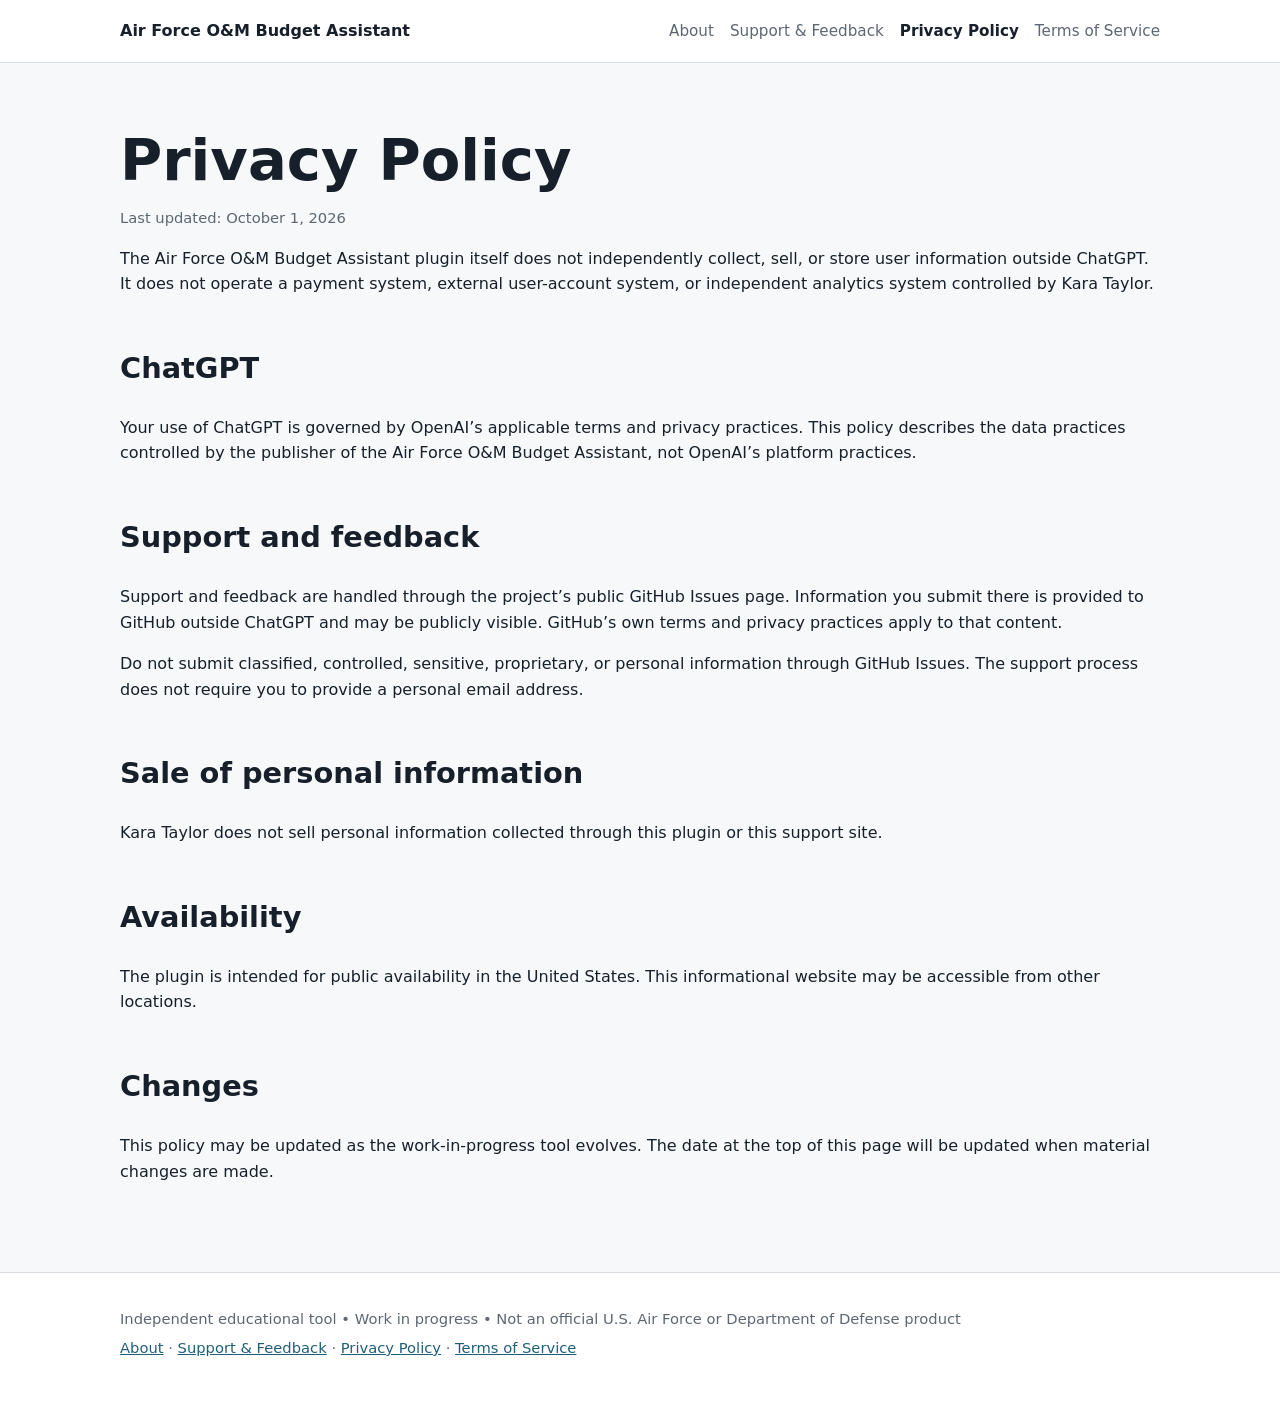
==== privacy.html @ 5044eede "Add files via upload" ====
<!doctype html>
<html lang="en">
<head>
  <meta charset="utf-8">
  <meta name="viewport" content="width=device-width, initial-scale=1">
  <title>Privacy Policy | Air Force O&M Budget Assistant</title>
  <meta name="description" content="Privacy Policy for the Air Force O&M Budget Assistant ChatGPT plugin.">
  <link rel="stylesheet" href="styles.css">
</head>
<body>

<header class="site-header">
  <div class="wrap">
    <a class="brand" href="index.html">Air Force O&amp;M Budget Assistant</a>
    <nav>
      <a href="index.html">About</a>
      <a href="support.html">Support &amp; Feedback</a>
      <a href="privacy.html" aria-current="page">Privacy Policy</a>
      <a href="terms.html">Terms of Service</a>
    </nav>
  </div>
</header>

<main class="wrap">
  <h1>Privacy Policy</h1>
  <p class="small">Last updated: October 1, 2026</p>

  <p>The Air Force O&amp;M Budget Assistant plugin itself does not independently collect, sell, or store user information outside ChatGPT. It does not operate a payment system, external user-account system, or independent analytics system controlled by Kara Taylor.</p>

  <h2>ChatGPT</h2>
  <p>Your use of ChatGPT is governed by OpenAI’s applicable terms and privacy practices. This policy describes the data practices controlled by the publisher of the Air Force O&amp;M Budget Assistant, not OpenAI’s platform practices.</p>

  <h2>Support and feedback</h2>
  <p>Support and feedback are handled through the project’s public GitHub Issues page. Information you submit there is provided to GitHub outside ChatGPT and may be publicly visible. GitHub’s own terms and privacy practices apply to that content.</p>
  <p>Do not submit classified, controlled, sensitive, proprietary, or personal information through GitHub Issues. The support process does not require you to provide a personal email address.</p>

  <h2>Sale of personal information</h2>
  <p>Kara Taylor does not sell personal information collected through this plugin or this support site.</p>

  <h2>Availability</h2>
  <p>The plugin is intended for public availability in the United States. This informational website may be accessible from other locations.</p>

  <h2>Changes</h2>
  <p>This policy may be updated as the work-in-progress tool evolves. The date at the top of this page will be updated when material changes are made.</p>
</main>

<footer>
  <div class="wrap">
    <p>Independent educational tool • Work in progress • Not an official U.S. Air Force or Department of Defense product</p>
    <p><a href="index.html">About</a> · <a href="support.html">Support &amp; Feedback</a> · <a href="privacy.html">Privacy Policy</a> · <a href="terms.html">Terms of Service</a></p>
  </div>
</footer>

</body>
</html>
---- styles.css ----
:root{
  --bg:#f7f8fa;
  --panel:#ffffff;
  --text:#17202a;
  --muted:#5d6773;
  --line:#d9dee5;
  --accent:#1f5f7a;
  --accent-dark:#16465a;
  --notice:#eef6f9;
}
*{box-sizing:border-box}
html{scroll-behavior:smooth}
body{
  margin:0;
  font-family:system-ui,-apple-system,BlinkMacSystemFont,"Segoe UI",sans-serif;
  background:var(--bg);
  color:var(--text);
  line-height:1.6;
}
a{color:var(--accent)}
a:hover{color:var(--accent-dark)}
.wrap{width:min(1040px,calc(100% - 32px));margin:0 auto}
.site-header{
  background:#fff;
  border-bottom:1px solid var(--line);
  position:sticky;
  top:0;
  z-index:10;
}
.site-header .wrap{
  display:flex;
  gap:24px;
  align-items:center;
  justify-content:space-between;
  padding:18px 0;
}
.brand{
  font-weight:750;
  text-decoration:none;
  color:var(--text);
}
nav{display:flex;gap:16px;flex-wrap:wrap}
nav a{text-decoration:none;color:var(--muted);font-size:.95rem}
nav a[aria-current="page"]{color:var(--text);font-weight:700}
main{padding:54px 0 72px}
.hero{padding:10px 0 28px}
.eyebrow{
  text-transform:uppercase;
  letter-spacing:.08em;
  font-size:.78rem;
  color:var(--accent);
  font-weight:750;
}
h1{font-size:clamp(2.1rem,5vw,3.6rem);line-height:1.05;margin:.25em 0}
h2{margin-top:48px;font-size:1.8rem}
h3{margin:.35rem 0 .7rem}
.lede{font-size:1.18rem;max-width:780px;color:var(--muted)}
.notice{
  margin-top:28px;
  padding:18px 20px;
  background:var(--notice);
  border-left:4px solid var(--accent);
}
.framework-grid{
  display:grid;
  grid-template-columns:repeat(2,minmax(0,1fr));
  gap:18px;
  margin-top:24px;
}
.card{
  background:var(--panel);
  border:1px solid var(--line);
  border-radius:12px;
  padding:22px;
}
.num{
  font-family:ui-monospace,SFMono-Regular,Menlo,Consolas,monospace;
  color:var(--muted);
  font-size:.85rem;
}
.source-note{
  background:#fff;
  border:1px solid var(--line);
  border-radius:12px;
  padding:0 24px 22px;
  margin-top:34px;
}
.button{
  display:inline-block;
  padding:11px 16px;
  border-radius:8px;
  background:var(--accent);
  color:#fff;
  text-decoration:none;
  font-weight:700;
}
.button:hover{background:var(--accent-dark);color:#fff}
.small{font-size:.92rem;color:var(--muted)}
footer{
  background:#fff;
  border-top:1px solid var(--line);
  padding:28px 0 36px;
  color:var(--muted);
  font-size:.92rem;
}
footer p{margin:.35rem 0}
@media(max-width:720px){
  .site-header .wrap{align-items:flex-start;flex-direction:column;gap:10px}
  nav{gap:10px 14px}
  .framework-grid{grid-template-columns:1fr}
  main{padding-top:34px}
}
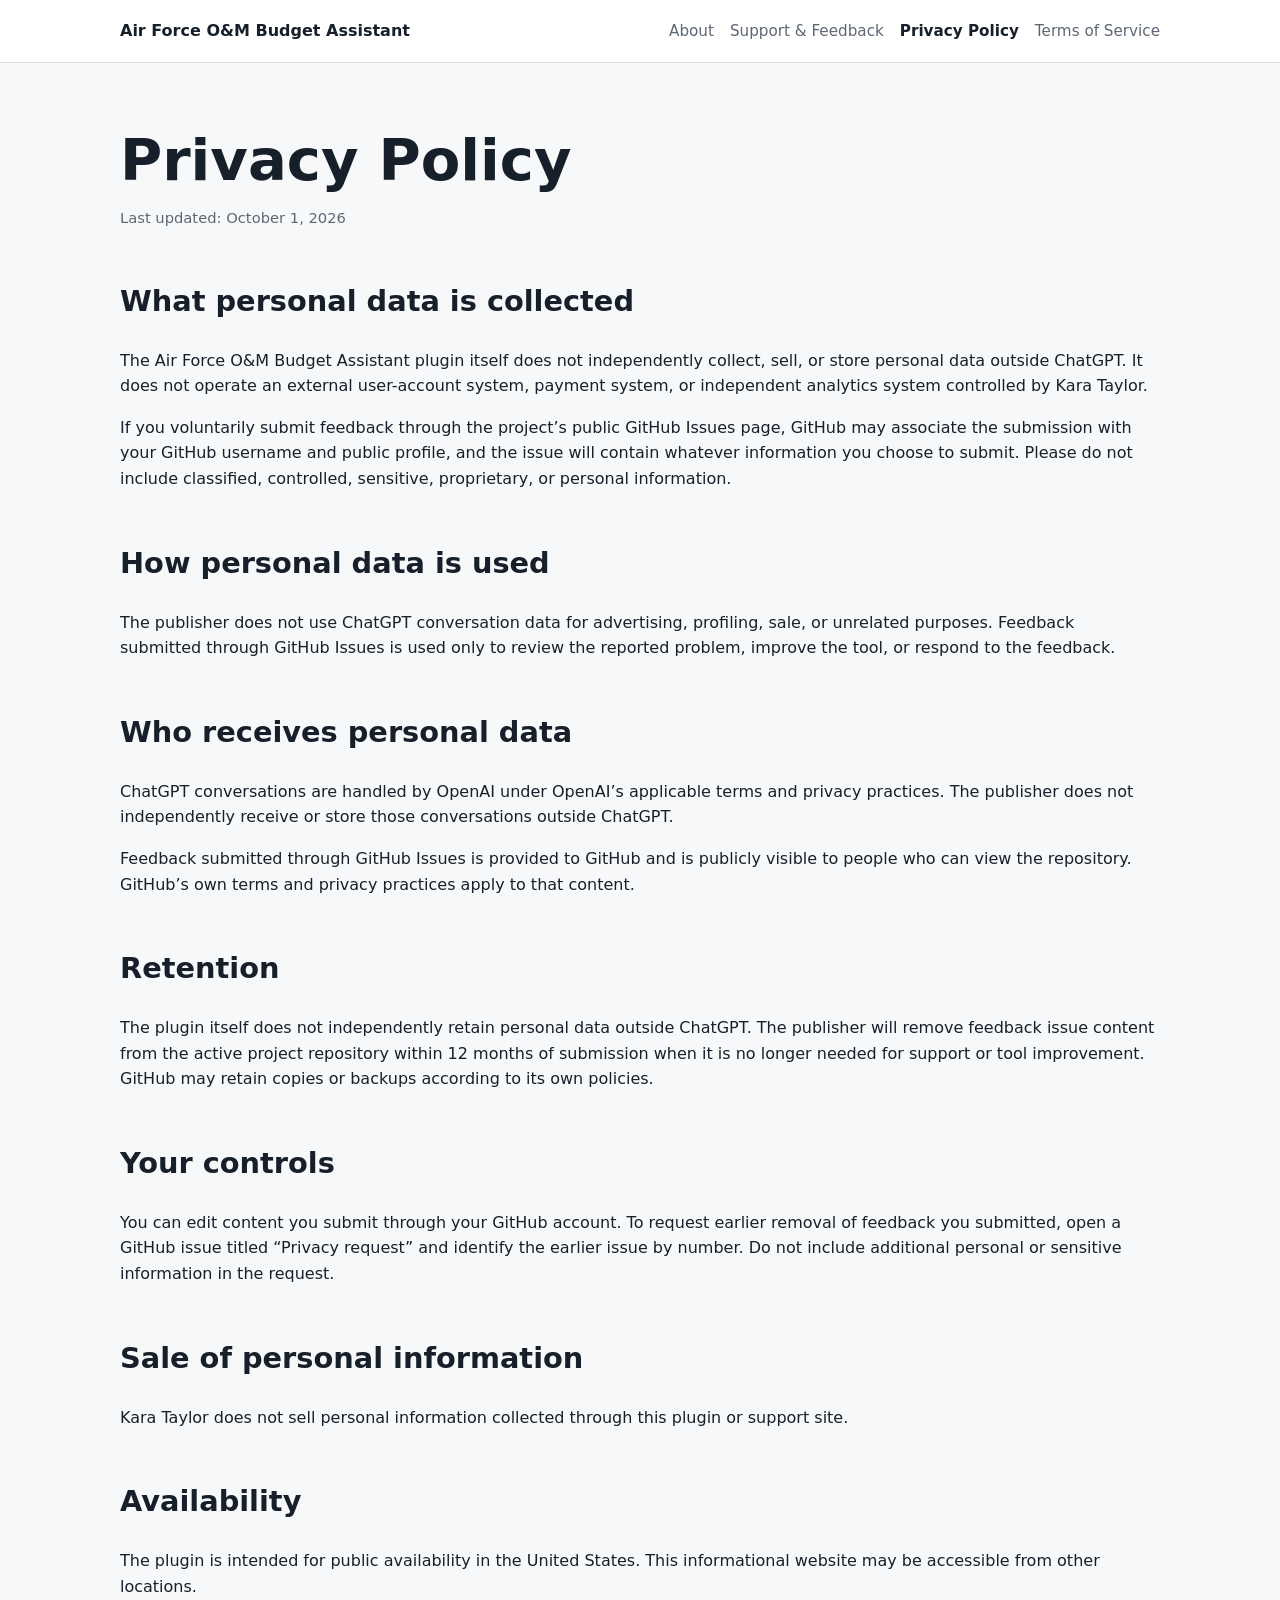
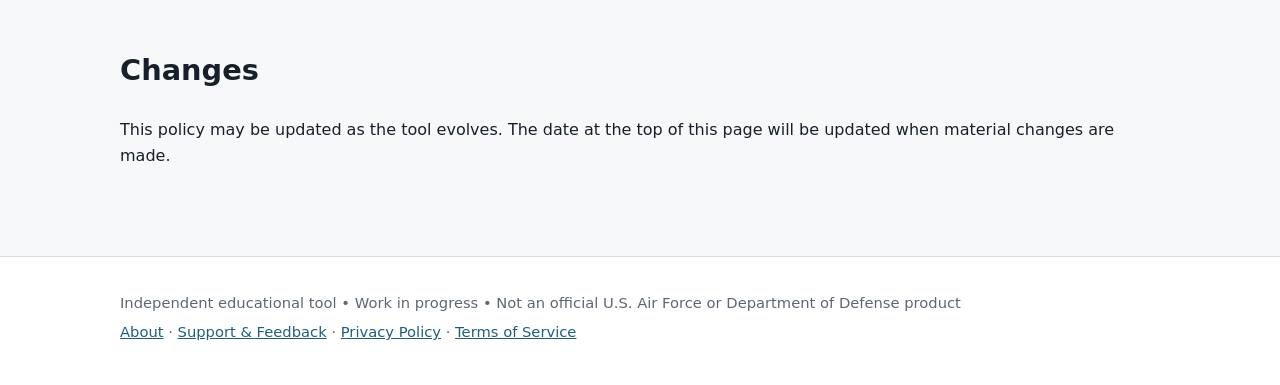
==== commit 0e80a1ad: "Add files via upload" ====
--- a/privacy.html
+++ b/privacy.html
@@ -25,23 +25,31 @@
   <h1>Privacy Policy</h1>
   <p class="small">Last updated: October 1, 2026</p>
 
-  <p>The Air Force O&amp;M Budget Assistant plugin itself does not independently collect, sell, or store user information outside ChatGPT. It does not operate a payment system, external user-account system, or independent analytics system controlled by Kara Taylor.</p>
+  <h2>What personal data is collected</h2>
+  <p>The Air Force O&amp;M Budget Assistant plugin itself does not independently collect, sell, or store personal data outside ChatGPT. It does not operate an external user-account system, payment system, or independent analytics system controlled by Kara Taylor.</p>
+  <p>If you voluntarily submit feedback through the project’s public GitHub Issues page, GitHub may associate the submission with your GitHub username and public profile, and the issue will contain whatever information you choose to submit. Please do not include classified, controlled, sensitive, proprietary, or personal information.</p>
 
-  <h2>ChatGPT</h2>
-  <p>Your use of ChatGPT is governed by OpenAI’s applicable terms and privacy practices. This policy describes the data practices controlled by the publisher of the Air Force O&amp;M Budget Assistant, not OpenAI’s platform practices.</p>
+  <h2>How personal data is used</h2>
+  <p>The publisher does not use ChatGPT conversation data for advertising, profiling, sale, or unrelated purposes. Feedback submitted through GitHub Issues is used only to review the reported problem, improve the tool, or respond to the feedback.</p>
 
-  <h2>Support and feedback</h2>
-  <p>Support and feedback are handled through the project’s public GitHub Issues page. Information you submit there is provided to GitHub outside ChatGPT and may be publicly visible. GitHub’s own terms and privacy practices apply to that content.</p>
-  <p>Do not submit classified, controlled, sensitive, proprietary, or personal information through GitHub Issues. The support process does not require you to provide a personal email address.</p>
+  <h2>Who receives personal data</h2>
+  <p>ChatGPT conversations are handled by OpenAI under OpenAI’s applicable terms and privacy practices. The publisher does not independently receive or store those conversations outside ChatGPT.</p>
+  <p>Feedback submitted through GitHub Issues is provided to GitHub and is publicly visible to people who can view the repository. GitHub’s own terms and privacy practices apply to that content.</p>
+
+  <h2>Retention</h2>
+  <p>The plugin itself does not independently retain personal data outside ChatGPT. The publisher will remove feedback issue content from the active project repository within 12 months of submission when it is no longer needed for support or tool improvement. GitHub may retain copies or backups according to its own policies.</p>
+
+  <h2>Your controls</h2>
+  <p>You can edit content you submit through your GitHub account. To request earlier removal of feedback you submitted, open a GitHub issue titled “Privacy request” and identify the earlier issue by number. Do not include additional personal or sensitive information in the request.</p>
 
   <h2>Sale of personal information</h2>
-  <p>Kara Taylor does not sell personal information collected through this plugin or this support site.</p>
+  <p>Kara Taylor does not sell personal information collected through this plugin or support site.</p>
 
   <h2>Availability</h2>
   <p>The plugin is intended for public availability in the United States. This informational website may be accessible from other locations.</p>
 
   <h2>Changes</h2>
-  <p>This policy may be updated as the work-in-progress tool evolves. The date at the top of this page will be updated when material changes are made.</p>
+  <p>This policy may be updated as the tool evolves. The date at the top of this page will be updated when material changes are made.</p>
 </main>
 
 <footer>
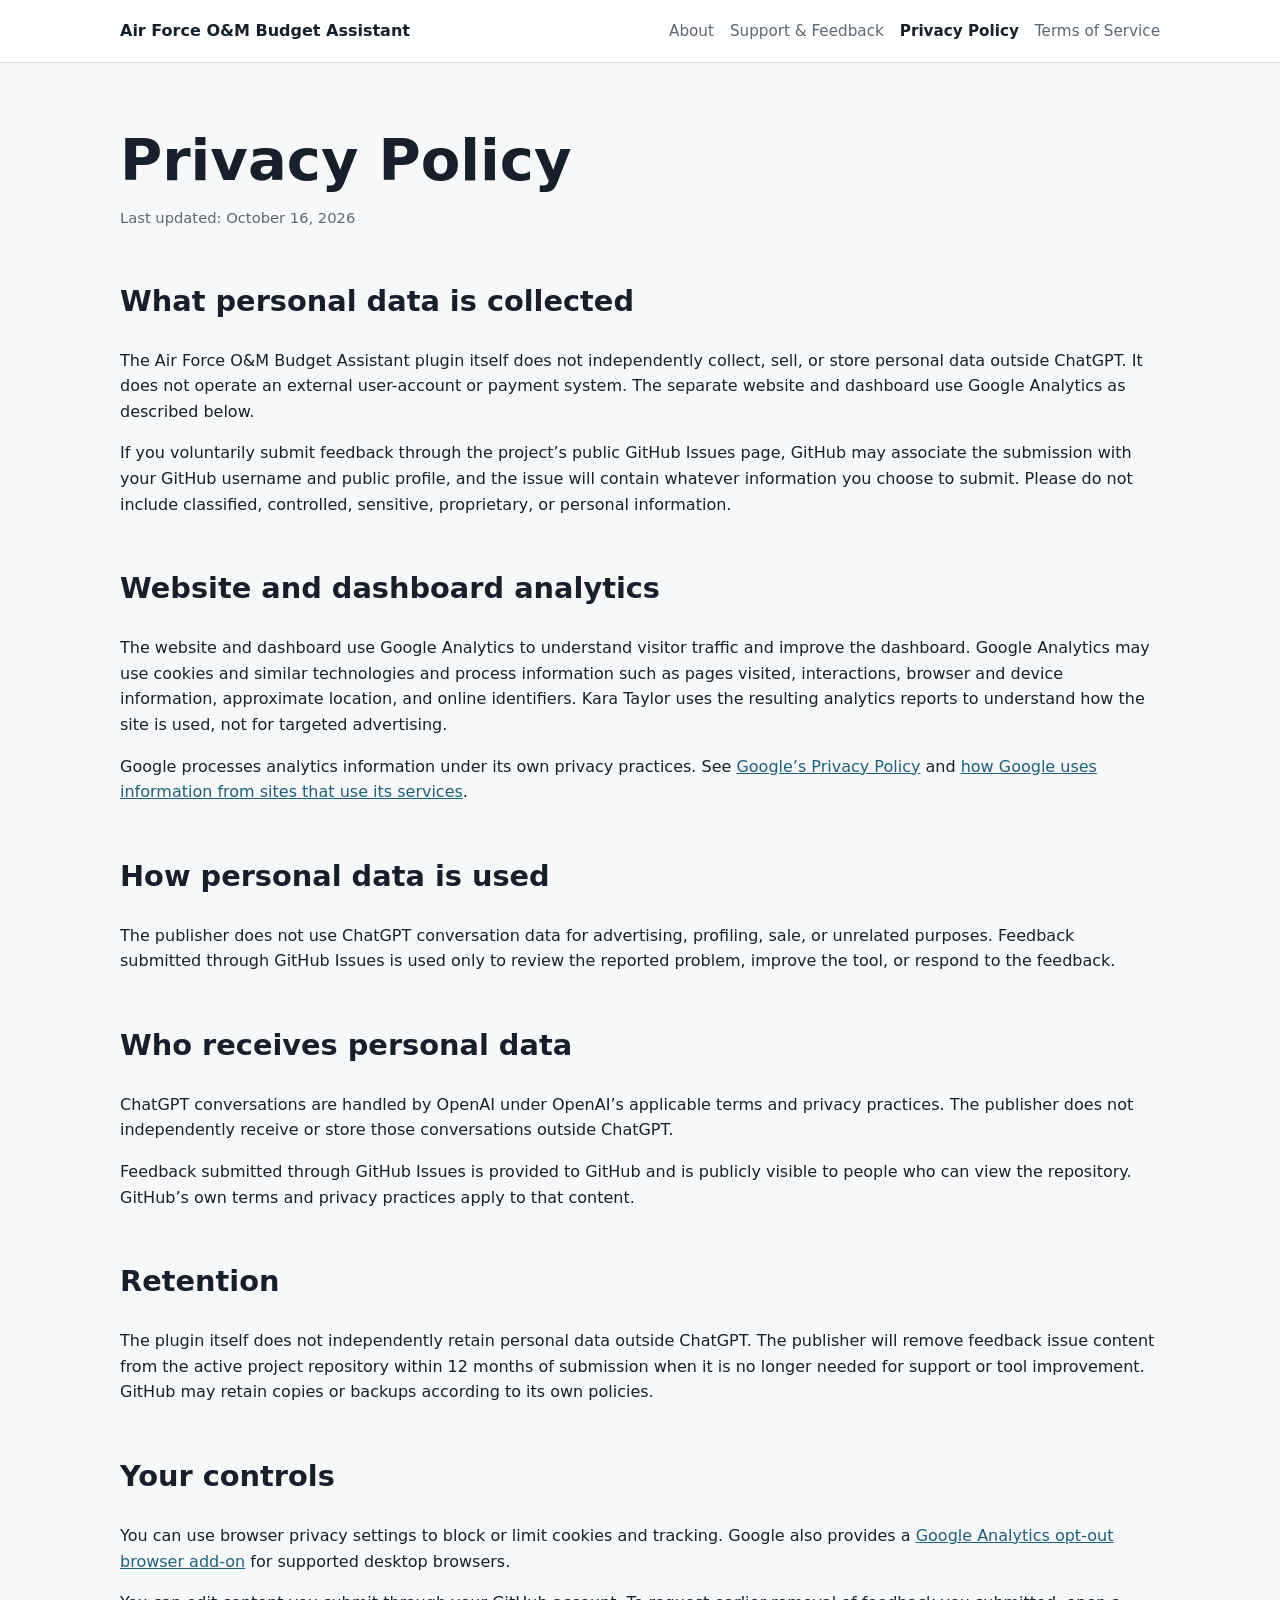
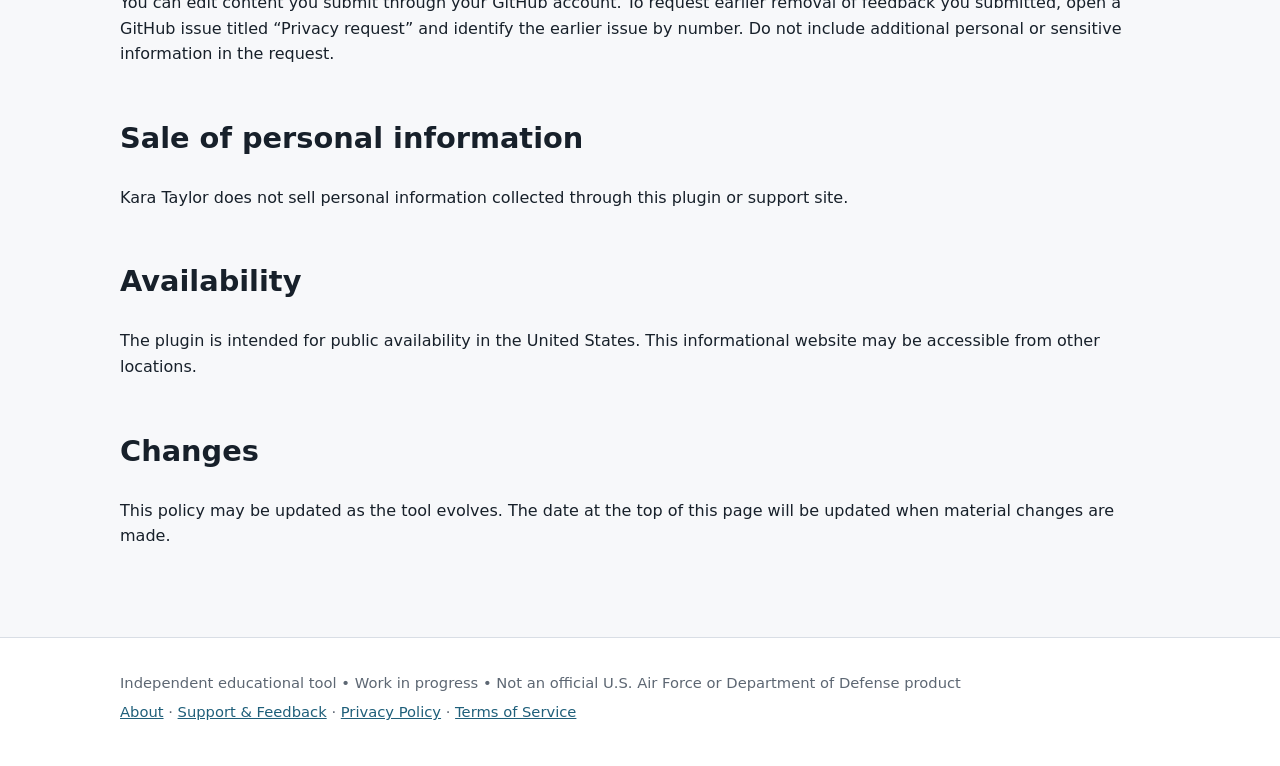
==== commit 8bda9e71: "Update privacy policy to disclose dashboard Google Analytics" ====
--- a/privacy.html
+++ b/privacy.html
@@ -4,7 +4,7 @@
   <meta charset="utf-8">
   <meta name="viewport" content="width=device-width, initial-scale=1">
   <title>Privacy Policy | Air Force O&M Budget Assistant</title>
-  <meta name="description" content="Privacy Policy for the Air Force O&M Budget Assistant ChatGPT plugin.">
+  <meta name="description" content="Privacy Policy for the Air Force O&M Budget Assistant plugin, website, and dashboard.">
   <link rel="stylesheet" href="styles.css">
 </head>
 <body>
@@ -23,11 +23,15 @@
 
 <main class="wrap">
   <h1>Privacy Policy</h1>
-  <p class="small">Last updated: October 1, 2026</p>
+  <p class="small">Last updated: October 16, 2026</p>
 
   <h2>What personal data is collected</h2>
-  <p>The Air Force O&amp;M Budget Assistant plugin itself does not independently collect, sell, or store personal data outside ChatGPT. It does not operate an external user-account system, payment system, or independent analytics system controlled by Kara Taylor.</p>
+  <p>The Air Force O&amp;M Budget Assistant plugin itself does not independently collect, sell, or store personal data outside ChatGPT. It does not operate an external user-account or payment system. The separate website and dashboard use Google Analytics as described below.</p>
   <p>If you voluntarily submit feedback through the project’s public GitHub Issues page, GitHub may associate the submission with your GitHub username and public profile, and the issue will contain whatever information you choose to submit. Please do not include classified, controlled, sensitive, proprietary, or personal information.</p>
+
+  <h2>Website and dashboard analytics</h2>
+  <p>The website and dashboard use Google Analytics to understand visitor traffic and improve the dashboard. Google Analytics may use cookies and similar technologies and process information such as pages visited, interactions, browser and device information, approximate location, and online identifiers. Kara Taylor uses the resulting analytics reports to understand how the site is used, not for targeted advertising.</p>
+  <p>Google processes analytics information under its own privacy practices. See <a href="https://policies.google.com/privacy">Google’s Privacy Policy</a> and <a href="https://policies.google.com/technologies/partner-sites">how Google uses information from sites that use its services</a>.</p>
 
   <h2>How personal data is used</h2>
   <p>The publisher does not use ChatGPT conversation data for advertising, profiling, sale, or unrelated purposes. Feedback submitted through GitHub Issues is used only to review the reported problem, improve the tool, or respond to the feedback.</p>
@@ -40,6 +44,7 @@
   <p>The plugin itself does not independently retain personal data outside ChatGPT. The publisher will remove feedback issue content from the active project repository within 12 months of submission when it is no longer needed for support or tool improvement. GitHub may retain copies or backups according to its own policies.</p>
 
   <h2>Your controls</h2>
+  <p>You can use browser privacy settings to block or limit cookies and tracking. Google also provides a <a href="https://tools.google.com/dlpage/gaoptout">Google Analytics opt-out browser add-on</a> for supported desktop browsers.</p>
   <p>You can edit content you submit through your GitHub account. To request earlier removal of feedback you submitted, open a GitHub issue titled “Privacy request” and identify the earlier issue by number. Do not include additional personal or sensitive information in the request.</p>
 
   <h2>Sale of personal information</h2>
